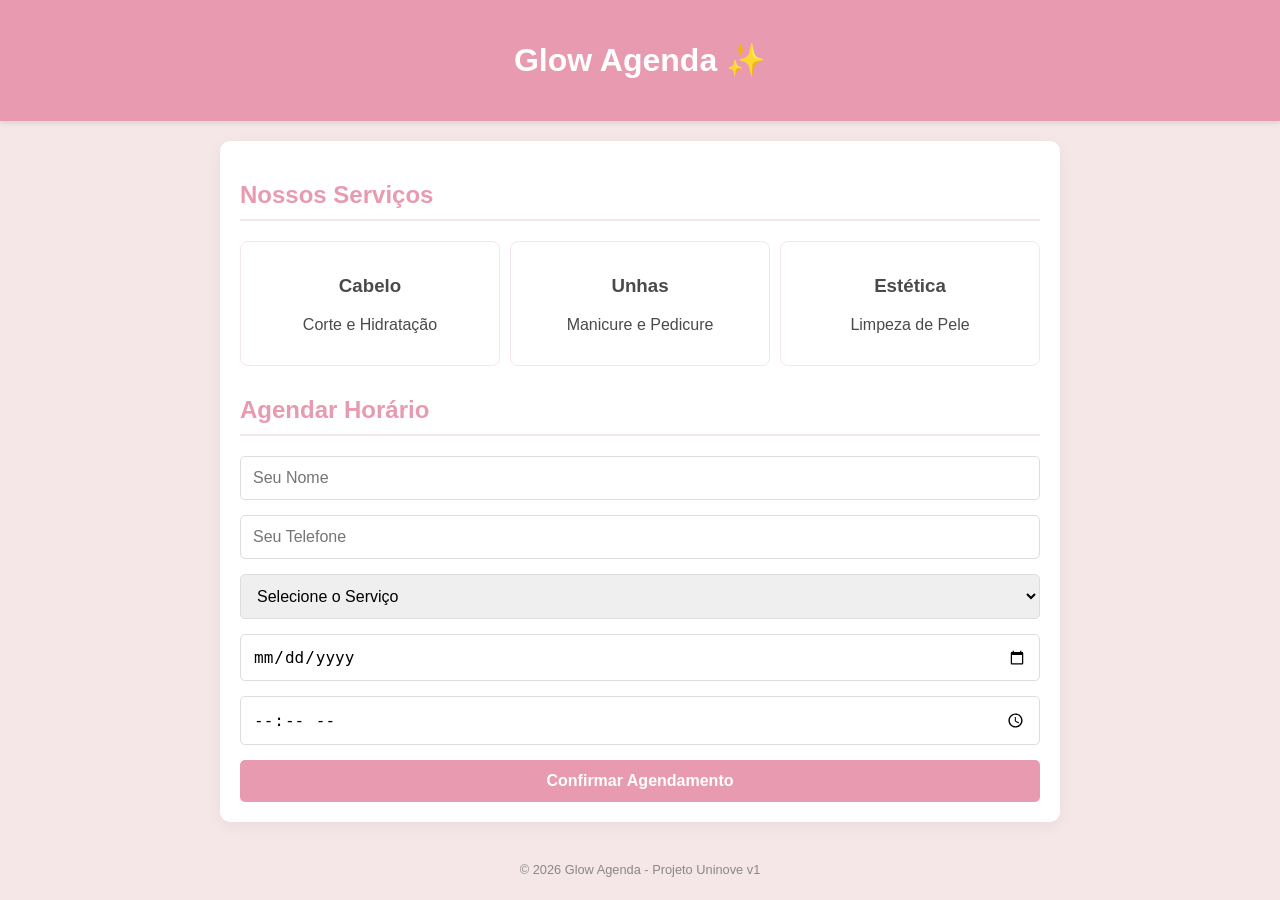
==== v1-inicio/index.html @ 3fdf2e79 "Uninove: Glow Agenda - 3 Versões Evolutivas" ====
<!DOCTYPE html>
<html lang="pt-BR">
<head>
    <meta charset="UTF-8">
    <meta name="viewport" content="width=device-width, initial-scale=1.0">
    <title>Glow Agenda v1 — Início</title>
    <style>
        :root { --rosa: #E89AB0; --nude: #F5E6E8; --dourado: #D4AF37; --texto: #4A4A4A; }
        body { font-family: 'Segoe UI', Tahoma, Geneva, Verdana, sans-serif; background-color: var(--nude); color: var(--texto); margin: 0; padding: 0; }
        header { background-color: var(--rosa); color: white; padding: 20px; text-align: center; box-shadow: 0 2px 5px rgba(0,0,0,0.1); }
        .container { max-width: 800px; margin: 20px auto; padding: 20px; background: white; border-radius: 10px; box-shadow: 0 4px 15px rgba(0,0,0,0.05); }
        h2 { color: var(--rosa); border-bottom: 2px solid var(--nude); padding-bottom: 10px; }
        .servicos { display: flex; gap: 10px; flex-wrap: wrap; margin-bottom: 30px; }
        .card { flex: 1; min-width: 200px; padding: 15px; border: 1px solid var(--nude); border-radius: 8px; text-align: center; }
        form { display: flex; flex-direction: column; gap: 15px; }
        input, select, button { padding: 12px; border: 1px solid #ddd; border-radius: 5px; font-size: 1rem; }
        button { background-color: var(--rosa); color: white; border: none; cursor: pointer; font-weight: bold; transition: 0.3s; }
        button:hover { background-color: #d4859b; }
        footer { text-align: center; padding: 20px; font-size: 0.8rem; color: #888; }
    </style>
</head>
<body>
    <header><h1>Glow Agenda ✨</h1></header>
    <div class="container">
        <h2>Nossos Serviços</h2>
        <div class="servicos">
            <div class="card"><h3>Cabelo</h3><p>Corte e Hidratação</p></div>
            <div class="card"><h3>Unhas</h3><p>Manicure e Pedicure</p></div>
            <div class="card"><h3>Estética</h3><p>Limpeza de Pele</p></div>
        </div>
        <h2>Agendar Horário</h2>
        <form id="formAgendar">
            <input type="text" placeholder="Seu Nome" required>
            <input type="tel" placeholder="Seu Telefone" required>
            <select required>
                <option value="">Selecione o Serviço</option>
                <option>Cabelo</option>
                <option>Unhas</option>
                <option>Estética</option>
            </select>
            <input type="date" required>
            <input type="time" required>
            <button type="submit">Confirmar Agendamento</button>
        </form>
    </div>
    <footer>&copy; 2026 Glow Agenda - Projeto Uninove v1</footer>
    <script>
        document.getElementById('formAgendar').onsubmit = (e) => {
            e.preventDefault();
            alert('Agendamento realizado com sucesso! (Versão v1 - Início)');
        };
    </script>
</body>
</html>
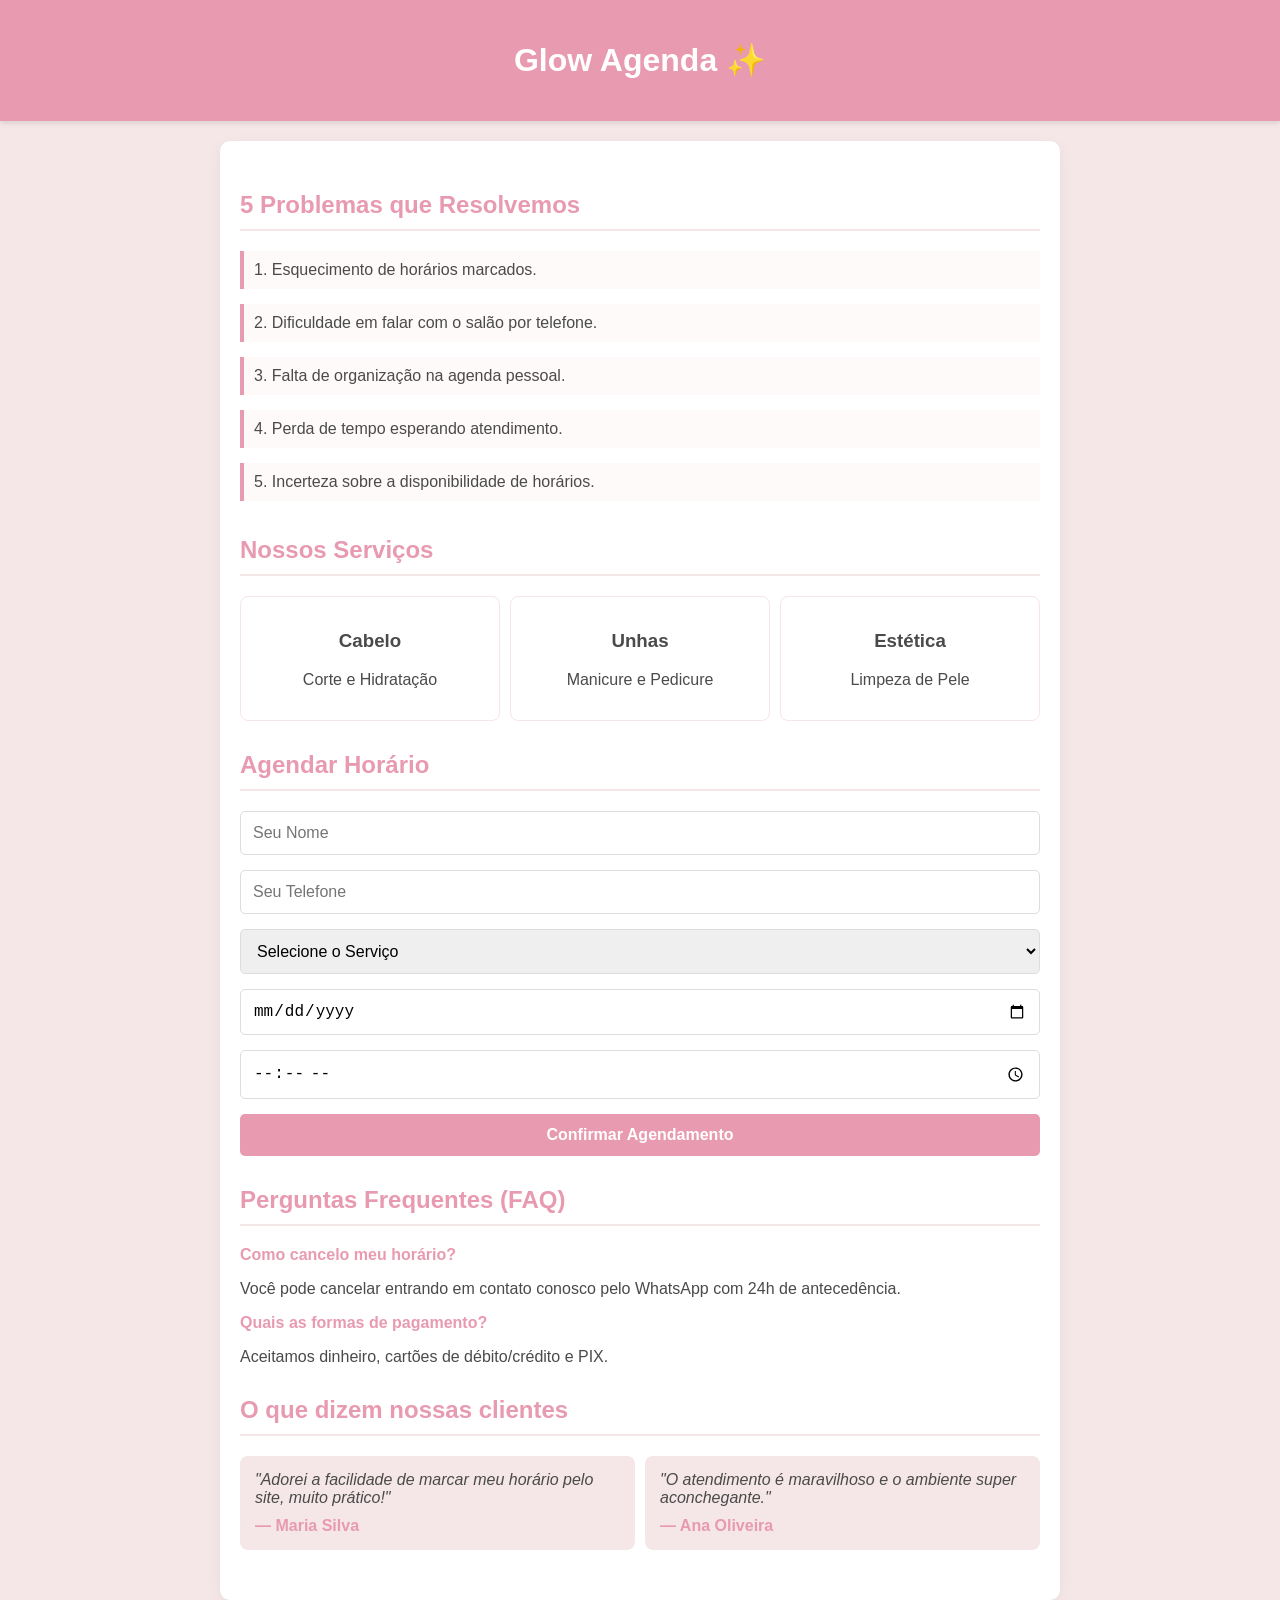
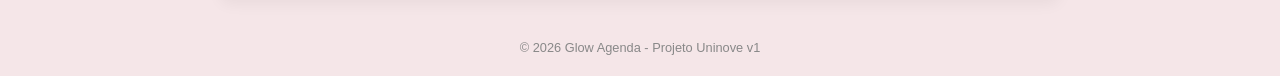
==== commit f1cf1381: "Update: Added FAQ, Feedback and Problems Resolved to all versions" ====
--- a/v1-inicio/index.html
+++ b/v1-inicio/index.html
@@ -9,9 +9,14 @@
         body { font-family: 'Segoe UI', Tahoma, Geneva, Verdana, sans-serif; background-color: var(--nude); color: var(--texto); margin: 0; padding: 0; }
         header { background-color: var(--rosa); color: white; padding: 20px; text-align: center; box-shadow: 0 2px 5px rgba(0,0,0,0.1); }
         .container { max-width: 800px; margin: 20px auto; padding: 20px; background: white; border-radius: 10px; box-shadow: 0 4px 15px rgba(0,0,0,0.05); }
-        h2 { color: var(--rosa); border-bottom: 2px solid var(--nude); padding-bottom: 10px; }
-        .servicos { display: flex; gap: 10px; flex-wrap: wrap; margin-bottom: 30px; }
+        h2 { color: var(--rosa); border-bottom: 2px solid var(--nude); padding-bottom: 10px; margin-top: 30px; }
+        .servicos, .problemas, .feedback { display: flex; gap: 10px; flex-wrap: wrap; margin-bottom: 30px; }
         .card { flex: 1; min-width: 200px; padding: 15px; border: 1px solid var(--nude); border-radius: 8px; text-align: center; }
+        .problema-item { width: 100%; text-align: left; padding: 10px; border-left: 4px solid var(--rosa); background: #fffafa; margin-bottom: 5px; }
+        .faq-item { margin-bottom: 15px; }
+        .faq-item strong { display: block; color: var(--rosa); margin-bottom: 5px; }
+        .feedback-card { flex: 1; min-width: 250px; padding: 15px; background: var(--nude); border-radius: 8px; font-style: italic; }
+        .feedback-card span { display: block; margin-top: 10px; font-weight: bold; font-style: normal; color: var(--rosa); }
         form { display: flex; flex-direction: column; gap: 15px; }
         input, select, button { padding: 12px; border: 1px solid #ddd; border-radius: 5px; font-size: 1rem; }
         button { background-color: var(--rosa); color: white; border: none; cursor: pointer; font-weight: bold; transition: 0.3s; }
@@ -22,12 +27,22 @@
 <body>
     <header><h1>Glow Agenda ✨</h1></header>
     <div class="container">
+        <h2>5 Problemas que Resolvemos</h2>
+        <div class="problemas">
+            <div class="problema-item">1. Esquecimento de horários marcados.</div>
+            <div class="problema-item">2. Dificuldade em falar com o salão por telefone.</div>
+            <div class="problema-item">3. Falta de organização na agenda pessoal.</div>
+            <div class="problema-item">4. Perda de tempo esperando atendimento.</div>
+            <div class="problema-item">5. Incerteza sobre a disponibilidade de horários.</div>
+        </div>
+
         <h2>Nossos Serviços</h2>
         <div class="servicos">
             <div class="card"><h3>Cabelo</h3><p>Corte e Hidratação</p></div>
             <div class="card"><h3>Unhas</h3><p>Manicure e Pedicure</p></div>
             <div class="card"><h3>Estética</h3><p>Limpeza de Pele</p></div>
         </div>
+
         <h2>Agendar Horário</h2>
         <form id="formAgendar">
             <input type="text" placeholder="Seu Nome" required>
@@ -42,6 +57,30 @@
             <input type="time" required>
             <button type="submit">Confirmar Agendamento</button>
         </form>
+
+        <h2>Perguntas Frequentes (FAQ)</h2>
+        <div class="faq">
+            <div class="faq-item">
+                <strong>Como cancelo meu horário?</strong>
+                <p>Você pode cancelar entrando em contato conosco pelo WhatsApp com 24h de antecedência.</p>
+            </div>
+            <div class="faq-item">
+                <strong>Quais as formas de pagamento?</strong>
+                <p>Aceitamos dinheiro, cartões de débito/crédito e PIX.</p>
+            </div>
+        </div>
+
+        <h2>O que dizem nossas clientes</h2>
+        <div class="feedback">
+            <div class="feedback-card">
+                "Adorei a facilidade de marcar meu horário pelo site, muito prático!"
+                <span>— Maria Silva</span>
+            </div>
+            <div class="feedback-card">
+                "O atendimento é maravilhoso e o ambiente super aconchegante."
+                <span>— Ana Oliveira</span>
+            </div>
+        </div>
     </div>
     <footer>&copy; 2026 Glow Agenda - Projeto Uninove v1</footer>
     <script>
